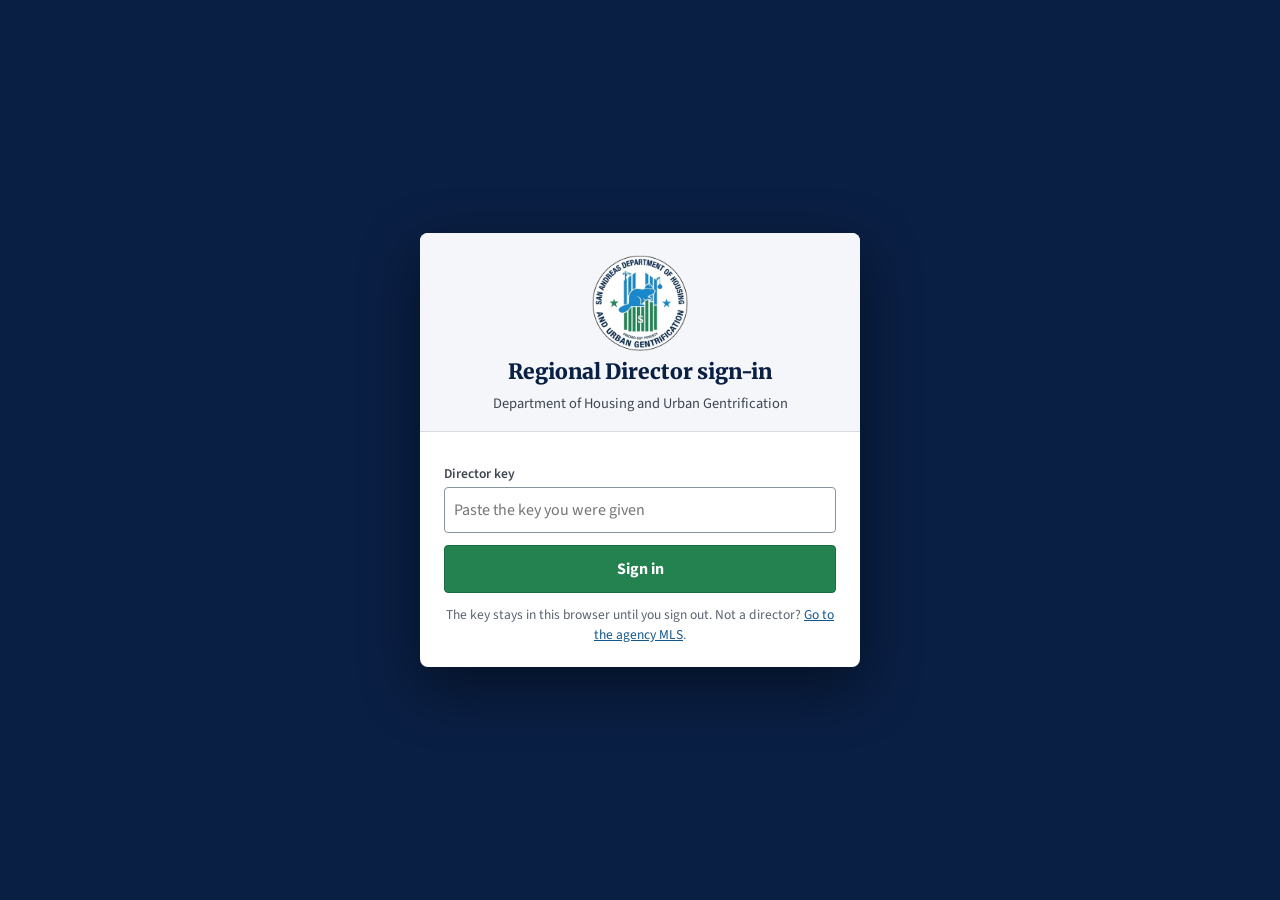
==== admin.html @ d7d9f525 "Realtor IDs from in-character names, and a realtor directory - Each realtor gets an ID from their in" ====
<!DOCTYPE html>
<html lang="en">
<head>
<meta charset="utf-8">
<meta name="viewport" content="width=device-width,initial-scale=1,viewport-fit=cover">
<title>Regional Director Console · HUG</title>
<meta name="description" content="San Andreas Multiple Listing Service, operated by the Department of Housing and Urban Gentrification.">
<meta name="robots" content="noindex,nofollow">
<meta name="theme-color" content="#0a1f44">
<link rel="icon" type="image/png" href="img/favicon.png">
<link rel="apple-touch-icon" href="img/apple-touch-icon.png">
<link rel="preconnect" href="https://fonts.googleapis.com">
<link rel="preconnect" href="https://fonts.gstatic.com" crossorigin>
<link rel="stylesheet" href="https://fonts.googleapis.com/css2?family=Merriweather:wght@700;900&family=Source+Sans+3:ital,wght@0,400;0,500;0,600;0,700;1,400&display=swap">
<link rel="stylesheet" href="css/hug.css?v=202611241240">
</head>
<body data-mode="director">
<div id="gate" hidden>
  <div class="card">
    <div class="top">
      <img src="img/hug-seal.webp" alt="Seal of the San Andreas Department of Housing and Urban Gentrification">
      <h1>Regional Director sign-in</h1>
      <p>Department of Housing and Urban Gentrification</p>
    </div>
    <form id="gateForm" autocomplete="off">
      <div id="gateMsg"></div>
      <div><label class="lab" for="gateKey">Director key</label>
      <input id="gateKey" type="password" autocomplete="off" spellcheck="false" placeholder="Paste the key you were given"></div>
      <button class="btn primary" id="gateGo" type="submit">Sign in</button>
      <p class="small" style="margin:0">The key stays in this browser until you sign out. Not a director? <a href="./">Go to the agency MLS</a>.</p>
    </form>
  </div>
</div>
<div class="shell">
  <div class="restricted"><div class="in">
    <svg width="14" height="14" viewBox="0 0 24 24" fill="none" stroke="#fff" stroke-width="2.4" aria-hidden="true"><rect x="5" y="11" width="14" height="10" rx="1.5"></rect><path d="M8 11V7a4 4 0 0 1 8 0v4"></path></svg>
    <span>RESTRICTED · DEPARTMENT STAFF ONLY</span>
    <span>Published changes reach every licensed agency</span>
  </div></div>
  <header class="bar">
    <div class="masthead">
      <img id="brandLogo" class="seal" src="img/hug-seal.webp" alt="Seal of the San Andreas Department of Housing and Urban Gentrification">
      <div class="titles">
        <span class="kicker">State of San Andreas</span>
        <span class="agency">Department of Housing and Urban Gentrification</span>
        <span id="brandSub">Regional Director Console</span>
      </div>
      <span class="motto">Pricing Out Poverty</span>
    </div>
    <div class="stripe" aria-hidden="true"><i></i><i></i><i></i></div>
    <nav class="tabs" role="tablist" aria-label="Sections">
      <button role="tab" data-view="portfolio" aria-selected="true">Listings</button>
      <button role="tab" data-view="map" aria-selected="false">Map</button>
      <button role="tab" data-view="appraise" aria-selected="false">Appraisal</button>
      <button role="tab" data-view="rules" aria-selected="false" class="director-only">Zones &amp; rules</button>
      <button role="tab" data-view="warehouses" aria-selected="false">Warehouses</button>
      <button role="tab" data-view="loans" aria-selected="false">Financing</button>
      <button role="tab" data-view="clients" aria-selected="false">Clients</button>
      <button role="tab" data-view="data" aria-selected="false" class="director-only">Records</button>
    </nav>
  </header>
  <div id="editorBar">
    <strong>Director console</strong>
    <span id="edState">Signing in…</span>
    <div class="edbtns">
      <button class="btn sm primary" id="edPublish">Publish to all agencies</button>
      <button class="btn sm" id="edPlace" aria-pressed="false">Place new zone</button>
      <button class="btn sm" id="edMove" aria-pressed="false">Move zone pins</button>
      <button class="btn sm" id="edDiscard">Discard draft</button>
      <button class="btn sm" id="edDone">Sign out</button>
    </div>
  </div>
  <main>

    <!-- ============ APPRAISAL ============ -->
    <section class="view" id="view-appraise">
      <div class="pagehead"><div><h1>Property appraisal</h1><p>Value a property and get its asking price.</p></div></div>
      <div class="cols">
        <div class="panel">
          <h2>Property particulars</h2>
          <div class="body" id="appraiseForm"></div>
        </div>
        <div>
          <div class="panel" style="margin-bottom:16px">
            <div class="value-card">
              <div class="cap">Appraised value</div>
              <div class="amt" id="outAppraisal">$0</div>
              <div class="list" id="outList"></div>
            </div>
            <div class="body" style="padding-top:12px">
              <div id="outFlags"></div>
              <h3 class="factors-head">What moved the price</h3>
              <table class="factors" id="outFactors"></table>
              <details class="ledger director-only">
                <summary>Full formula</summary>
                <table class="breakdown" id="outBreak"></table>
              </details>
              <div class="row end" style="margin-top:14px">
                <button class="btn" id="btnCopyAd">Copy listing post</button>
                <button class="btn primary" id="btnSaveProp">Save to listings</button>
              </div>
            </div>
          </div>
          <div class="panel director-only">
            <h2>House rules in force</h2>
            <div class="body note" id="outRules"></div>
          </div>
        </div>
      </div>
    </section>

    <!-- ============ LISTINGS ============ -->
    <section class="view on" id="view-portfolio">
      <div class="pagehead"><div><h1>Listings</h1><p>Properties appraised, listed or sold.</p></div>
        <button class="btn primary" id="btnNewProp">Add property</button></div>
      <div class="cols3" style="margin-bottom:18px" id="pfStats"></div>
      <div class="panel">
        <h2>Listing register</h2>
        <div class="body">
          <div class="row" style="margin-bottom:12px">
            <input id="pfSearch" type="search" placeholder="Search address, zone, client…" aria-label="Search listings" style="max-width:280px">
            <select id="pfStatus" aria-label="Status" style="max-width:150px">
              <option value="">All statuses</option><option>Draft</option><option>Listed</option>
              <option>Auction</option><option>Under offer</option><option>Sold</option><option>Repossessed</option>
            </select>
            <select id="pfZone" aria-label="Zone" style="max-width:180px"></select>
            <select id="pfSort" aria-label="Sort" style="max-width:170px">
              <option value="new">Newest first</option>
              <option value="price">Asking, high to low</option>
              <option value="address">By address</option>
              <option value="zone">By zone</option>
            </select>
          </div>
          <div id="pfStale"></div>
          <div id="pfTable"></div>
        </div>
      </div>
    </section>

    <!-- ============ MAP ============ -->
    <section class="view wide" id="view-map">
      <div class="map-wrap" id="mapWrap">
        <div id="mapCanvas">
          <img id="mapImg" alt="Los Santos and Blaine County">
        </div>
        <div id="mapPins"></div>
        <div class="map-hud tl">
          <h3>Find a zone</h3>
          <input id="mapJump" list="mapZoneList" placeholder="Type a zone name…" aria-label="Find a zone" style="margin-bottom:9px">
          <datalist id="mapZoneList"></datalist>
          <h3>Map</h3>
          <div class="seg" id="mapRegion" style="margin-bottom:9px">
            <button data-region="ls" aria-pressed="true">Los Santos</button>
            <button data-region="cayo" aria-pressed="false">Cayo Perico</button>
          </div>
          <h3>Base map</h3>
          <div class="seg" id="mapLayer" style="margin-bottom:8px">
            <button data-layer="atlas" aria-pressed="true">Atlas</button>
            <button data-layer="satellite" aria-pressed="false">Satellite</button>
            <button data-layer="road" aria-pressed="false">Road</button>
          </div>
          <h3>Show</h3>
          <div class="seg" id="mapMode">
            <button data-mode="zones" aria-pressed="true">Zones</button>
            <button data-mode="listings" aria-pressed="false">Listings</button>
            <button data-mode="value" aria-pressed="false">Price</button>
          </div>
          <div class="legend" id="mapLegend" style="margin-top:8px"></div>
        </div>
        <div class="map-hud tr" id="mapInfo" hidden></div>
        <div class="map-hud bl">
          <div class="zoom">
            <button id="zOut" title="Zoom out" aria-label="Zoom out">−</button>
            <button id="zIn" title="Zoom in" aria-label="Zoom in">+</button>
            <button id="zFit" title="Fit" style="width:auto;padding:0 10px">Fit</button>
          </div>
        </div>
      </div>
    </section>

    <!-- ============ WAREHOUSES ============ -->
    <section class="view" id="view-warehouses">
      <div class="pagehead"><div><h1>Warehouses</h1><p>State-set warehouse prices and what a sale pays.</p></div></div>
      <div class="panel" style="margin-bottom:18px">
        <h2>About warehouses</h2>
        <div class="body" id="whIntro"></div>
      </div>
      <div class="panel" style="margin-bottom:18px">
        <h2>Price list</h2>
        <div class="body"><div id="whTable"></div></div>
      </div>
      <div class="cols">
        <div class="panel">
          <h2>What a sale pays</h2>
          <div class="body">
            <div class="row" style="margin-bottom:10px">
              <select id="whCalc" aria-label="Warehouse" style="flex:1"></select>
            </div>
            <div id="whCommission"></div>
          </div>
        </div>
        <div class="panel">
          <h2>Commission</h2>
          <div class="body" id="whTerms"></div>
        </div>
      </div>
    </section>

    <!-- ============ FINANCING ============ -->
    <section class="view" id="view-loans">
      <div class="pagehead"><div><h1>Financing</h1><p>Work out what a buyer pays and how often.</p></div></div>
      <div class="cols">
        <div class="panel">
          <h2>Payment calculator</h2>
          <div class="body">
            <p class="note" style="margin:0 0 12px">Nothing is saved here. The money moves in game.</p>
            <div class="grid2" style="margin-bottom:12px">
              <div><label class="lab" for="lnProp">Start from a saved appraisal</label><select id="lnProp"></select></div>
              <div><label class="lab" for="lnPrice">Sale price ($)</label><input id="lnPrice" type="number" min="0"></div>
            </div>
            <div class="grid2" style="margin-bottom:12px">
              <div><label class="lab" for="lnDown">Down payment ($)</label><input id="lnDown" type="number" min="0"></div>
              <div><label class="lab" for="lnDownPct">or percent down</label><input id="lnDownPct" type="number" min="0" max="100" step="1"></div>
            </div>
            <div class="grid2" style="margin-bottom:12px">
              <div><label class="lab" for="lnTerm">Number of payments</label><input id="lnTerm" type="number" min="1" value="8"></div>
              <div><label class="lab" for="lnFreq">Paid every</label><select id="lnFreq">
                <option value="7" selected>Week</option>
                <option value="14">Two weeks</option>
                <option value="30">Month</option>
                <option value="1">Day</option>
              </select></div>
            </div>
            <div class="row" style="margin-top:12px">
              <button class="btn sm" data-lnpreset="4">4 payments</button>
              <button class="btn sm" data-lnpreset="8">8</button>
              <button class="btn sm" data-lnpreset="12">12</button>
              <button class="btn sm" data-lnpreset="24">24</button>
            </div>
          </div>
        </div>
        <div class="panel">
          <h2>Terms</h2>
          <div class="body" id="lnCheck"></div>
        </div>
      </div>
    </section>

    <!-- ============ CLIENTS ============ -->
    <section class="view" id="view-clients">
      <div class="pagehead"><div><h1>Clients</h1><p>Buyers and owners your agency works with.</p></div>
        <button class="btn primary" id="btnNewClient">Add client</button></div>
      <div class="cols3" style="margin-bottom:18px" id="clStats"></div>
      <div class="panel">
        <h2>Client register</h2>
        <div class="body">
          <div class="row" style="margin-bottom:12px">
            <input id="clSearch" type="search" placeholder="Search name, contact, phone, address…" aria-label="Search clients" style="max-width:320px">
            <select id="clSort" aria-label="Sort" style="max-width:180px">
              <option value="name">By name</option>
              <option value="value">By property value</option>
              <option value="count">By properties held</option>
            </select>
          </div>
          <div id="clTable"></div>
        </div>
      </div>
    </section>

    <!-- ============ ZONES & RULES ============ -->
    <section class="view director-only" id="view-rules">
      <div class="pagehead"><div><h1>Zones &amp; rules</h1><p>The pricing rules every licensed agency appraises by.</p></div></div>
      <div class="notice director-only"><strong>You are editing the Department's rules.</strong> Changes stay a draft in this browser until you choose Publish to all agencies.</div>
      <div class="panel" style="margin-bottom:18px">
        <h2>How pricing works</h2>
        <div class="body" id="rulesSummary"></div>
      </div>

      <div class="panel" style="margin-bottom:18px">
        <h2>Zones and price bands</h2>
        <div class="body">
          <div class="row" style="margin-bottom:12px">
            <input id="zoneSearch" type="search" placeholder="Search a zone…" aria-label="Search zones" style="max-width:300px">
            <div class="spacer"></div>
            <span class="note" id="zoneCount"></span>
          </div>
          <div id="zoneTable"></div>
        </div>
      </div>

      <div class="panel" style="margin-bottom:18px">
        <h2>Multipliers</h2>
        <div class="body">
          <div class="row" style="margin-bottom:12px">
            <input id="modSearch" type="search" placeholder="Search a multiplier…" aria-label="Search multipliers" style="max-width:280px">
            <select id="modGroupFilter" aria-label="Group" style="max-width:200px"></select>
            <div class="spacer"></div>
            <button class="btn sm" id="btnAddMod">Add multiplier</button>
          </div>
          <div id="rulesMult"></div>
        </div>
      </div>

      <div class="cols">
        <div class="panel"><h2>House rules</h2><div class="body" id="rulesPolicy"></div></div>
        <div>
          <div class="panel" id="resetPanel">
            <h2>Reset multipliers</h2>
            <div class="body">
              <p class="note" style="margin:0">Puts every multiplier back to the values this tool ships with.
              Anything added by hand is removed. Zones, prices and saved work are untouched.</p>
              <div class="row" style="margin-top:10px">
                <button class="btn sm danger" id="btnResetMods">Reset to defaults</button>
              </div>
            </div>
          </div>
        </div>
      </div>
    </section>

    <!-- ============ RECORDS ============ -->
    <section class="view director-only" id="view-data">
      <div class="pagehead"><div><h1>Records</h1><p>Backups and spreadsheets.</p></div></div>
      <div class="cols">
        <div class="panel">
          <h2>Your agency's records</h2>
          <div class="body">
            <p class="note" style="margin:0">Your properties, clients and photos are kept in this browser on this device. When shared listings are on, saved properties also show for every agency; clients, loans and photo files stay here. Export a backup regularly, and use it to move to another device or browser.</p>
            <div class="row" style="margin:12px 0">
              <button class="btn primary" id="btnExport">Export backup</button>
              <button class="btn icon-btn" id="btnLoad">Load file</button>
              <button class="btn" id="btnCsv">Spreadsheet</button>
              <input type="file" id="loadFile" accept=".json" hidden>
            </div>
            <p class="note">Load file takes a backup, or you can drop the file
            anywhere on the page. Spreadsheet writes your listings out as a CSV for Excel or Google Sheets.</p>
            <div id="storageInfo"></div>
            <div class="director-only">
            <hr style="border:0;border-top:1px solid var(--rule);margin:16px 0">
            <h3 style="font:700 15px/1.3 var(--serif);color:var(--navy);margin-bottom:6px">Rules pack</h3>
            <p class="note" style="margin:0">Zones, price bands and multipliers only. No properties, clients or photos.</p>
            <div id="packInfo" style="margin:10px 0"></div>
            <div class="row">
              <button class="btn" id="btnPackExport">Export rules pack</button>
            </div>
            </div>
            <hr style="border:0;border-top:1px solid var(--rule);margin:16px 0">
            <h3 style="font:700 15px/1.3 var(--serif);color:var(--navy);margin-bottom:6px">Start over</h3>
            <p class="note" style="margin:0">Wipes every property, client and photo in this browser.</p>
            <div class="row" style="margin-top:10px"><button class="btn danger" id="btnWipe">Erase all data</button></div>
          </div>
        </div>
        <div>
          <div class="panel director-only" style="margin-bottom:16px">
            <h2>Publish history</h2>
            <div class="body" id="pubHistory"></div>
          </div>
          <div class="panel director-only" style="margin-bottom:16px">
            <h2>How agencies get the rules</h2>
            <div class="body note">
              <p style="margin-top:0">Agencies load the published zones, multipliers, house rules and warehouse prices every time they open the MLS. They never see the rules themselves, only the values they produce. Their properties, clients and loans are never touched.</p>
              <p style="margin-top:9px"><span id="buildStamp"></span>. Save format <span id="schemaVer"></span>. Older backups are converted on import.</p>
            </div>
          </div>
        </div>
      </div>
    </section>

    <footer class="sitefoot">
      <div class="stripe" aria-hidden="true"><i></i><i></i><i></i></div>
      <div class="in">
        <strong>Pricing Out Poverty</strong>
        <span>San Andreas Department of Housing and Urban Gentrification</span>
        <div class="links"><a href="./">Agency MLS</a></div>
      </div>
    </footer>
  </main>
</div>

<div class="scrim" id="scrim"><div class="modal" id="modal" role="dialog" aria-modal="true"></div></div>
<div id="toast" role="status" aria-live="polite"></div>
<script src="js/assets.js?v=202611241240"></script>
<script src="js/shared-config.js?v=202611241240"></script>
<script src="js/app.js?v=202611241240"></script>
<script src="js/shared.js?v=202611241240"></script>
<script src="js/director.js?v=202611241240"></script>
</body>
</html>
---- css/hug.css ----
/* San Andreas MLS — Department of Housing and Urban Gentrification
   Capitol Navy theme. Author: N92 Development Works */
:root{
  --navy:#0a1f44; --navy-2:#102b5a; --navy-3:#1b3b72;
  --blue:#1c86cc; --blue-ink:#13568c; --blue-soft:#e8f1fa; --blue-line:#b9d3ea;
  --green:#23824f; --green-2:#1b6b40; --green-ink:#17633b; --green-soft:#dcefe3;
  --amber:#c79a12; --amber-soft:#fff6dc; --amber-line:#e8cf86; --amber-ink:#5c4400;
  --flag:#a12a1e; --flag-soft:#fbe6e3; --flag-line:#e7b4ad;
  --held:#4a3f8f; --held-soft:#ece9f5;
  --paper:#f4f5f7; --panel:#ffffff; --tint:#f4f6f9;
  --ink:#1a1d23; --ink-2:#3e4652; --ink-3:#5a6370;
  --rule:#d8dde4; --rule-2:#e9edf2; --field:#8a929e;
  --shadow:0 1px 2px rgba(10,31,68,.08);
  --serif:Merriweather,Georgia,"Times New Roman",serif;
  --sans:"Source Sans 3","Source Sans Pro","Segoe UI",Roboto,Helvetica,Arial,sans-serif;
  --mono:ui-monospace,"SFMono-Regular",Consolas,"Liberation Mono",monospace;
}
*{box-sizing:border-box}
html,body{height:100%}
body{margin:0;background:var(--paper);color:var(--ink);font:16px/1.5 var(--sans);
  -webkit-font-smoothing:antialiased}
button,input,select,textarea{font:inherit;color:inherit}
h1,h2,h3{margin:0;font-weight:700;letter-spacing:-.005em}
a{color:var(--blue-ink)} a:hover{color:var(--navy)}
[hidden]{display:none!important}

/* ---------- shell ---------- */
.shell{display:flex;flex-direction:column;height:100vh;height:100dvh}
.restricted{flex:0 0 auto;background:#7a1f17;color:#fff;font-size:12.5px;font-weight:600;letter-spacing:.06em}
.restricted .in{max-width:1240px;margin:0 auto;padding:5px 24px;display:flex;gap:10px;align-items:center;flex-wrap:wrap}
.restricted .in span:last-child{margin-left:auto;font-weight:500;letter-spacing:0}
header.bar{flex:0 0 auto;background:var(--navy);color:#fff}
.bar .masthead{max-width:1240px;margin:0 auto;padding:16px 24px 14px;display:flex;align-items:center;gap:18px}
.bar .seal{width:72px;height:72px;border-radius:50%;flex:0 0 auto;display:block;
  box-shadow:0 0 0 3px #fff,0 0 0 5px var(--blue)}
.bar .titles{display:flex;flex-direction:column;gap:2px;min-width:0}
.bar .kicker{font-size:12px;letter-spacing:.16em;text-transform:uppercase;color:#9fc4e6;font-weight:600}
.bar .agency{font-family:var(--serif);font-size:23px;font-weight:900;line-height:1.18}
#brandSub{font-size:14.5px;color:#cfdbea}
.bar .motto{margin-left:auto;font-family:var(--serif);font-style:italic;font-size:14px;color:#cfdbea;white-space:nowrap}
.stripe{display:flex;height:6px}
.stripe i{flex:3 1 0;background:var(--blue)} .stripe i:nth-child(2){flex:1 1 0;background:#fff} .stripe i:nth-child(3){background:var(--green)}
nav.tabs{background:var(--navy-2);display:flex;flex-wrap:wrap;gap:4px;padding:6px max(24px,calc((100% - 1240px)/2 + 24px)) 0}
nav.tabs button{background:transparent;border:0;color:#e4ecf6;padding:11px 16px 12px;cursor:pointer;
  font:600 15px/1 var(--sans);border-radius:6px 6px 0 0;min-height:44px}
nav.tabs button:hover{background:var(--navy-3);color:#fff}
nav.tabs button[aria-selected="true"]{background:var(--paper);color:var(--navy);font-weight:700}
nav.tabs button:focus-visible{outline:2px solid #fff;outline-offset:-4px}
main{flex:1 1 auto;overflow:auto;display:flex;flex-direction:column}
.view{display:none;width:100%;max-width:1240px;margin:0 auto;padding:24px 24px 30px}
.view.on{display:block}
.view.wide{max-width:none;padding:14px}
.pagehead{display:flex;align-items:flex-end;justify-content:space-between;flex-wrap:wrap;gap:10px;
  border-bottom:2px solid var(--navy);padding-bottom:10px;margin-bottom:18px}
.pagehead h1{font-family:var(--serif);font-size:28px;font-weight:900;color:var(--navy);line-height:1.2}
.pagehead p{margin:2px 0 0;color:var(--ink-2);font-size:15px}

/* ---------- footer ---------- */
.sitefoot{margin-top:auto;background:var(--navy);color:#cfdbea;font-size:14px}
.sitefoot .in{max-width:1240px;margin:0 auto;padding:18px 24px;display:flex;flex-wrap:wrap;gap:6px 18px;align-items:center}
.sitefoot strong{font-family:var(--serif);color:#fff}
.sitefoot a{color:#fff}
.sitefoot .links{margin-left:auto;display:flex;gap:18px;flex-wrap:wrap}
#view-map.on ~ .sitefoot{display:none}

/* ---------- panels ---------- */
.panel{background:var(--panel);border:1px solid var(--rule);border-radius:6px;overflow:hidden;box-shadow:var(--shadow)}
.panel>h2{font:700 15px/1.3 var(--serif);color:var(--navy);padding:11px 16px;
  background:var(--tint);border-bottom:2px solid var(--navy)}
.panel .body{padding:16px}
.cols{display:grid;grid-template-columns:1.15fr .85fr;gap:18px;align-items:start}
.cols3{display:grid;grid-template-columns:repeat(3,1fr);gap:16px}
@media(max-width:900px){.cols,.cols3{grid-template-columns:1fr}}

/* ---------- forms ---------- */
.field{display:grid;grid-template-columns:1fr 112px;gap:8px;align-items:center;
  padding:5px 0;border-bottom:1px solid var(--rule-2)}
.field:last-child{border-bottom:0}
.field label{font-size:14.5px;color:var(--ink-2)}
.field .hint{display:block;font-size:12.5px;color:var(--ink-3)}
input,select,textarea{width:100%;padding:7px 9px;border:1px solid var(--field);background:#fff;border-radius:4px;min-height:38px}
textarea{min-height:0}
input:focus,select:focus,textarea:focus{outline:3px solid #8fc0ea;outline-offset:0;border-color:var(--blue-ink)}
input:disabled,select:disabled,textarea:disabled{background:var(--tint);color:var(--ink-2);border-color:var(--rule)}
input[type=checkbox]{width:18px;height:18px;min-height:0;justify-self:start;accent-color:var(--blue-ink)}
.grid2{display:grid;grid-template-columns:1fr 1fr;gap:12px}
.grid3{display:grid;grid-template-columns:repeat(3,1fr);gap:12px}
.lab{display:block;font-size:13.5px;font-weight:600;color:var(--ink-2);margin-bottom:3px}
fieldset{border:0;padding:0;margin:0 0 16px}
fieldset>legend{font:700 12px/1 var(--sans);letter-spacing:.1em;text-transform:uppercase;color:var(--blue-ink);padding-bottom:7px;
  border-bottom:2px solid var(--blue);width:100%;margin-bottom:9px}

/* ---------- buttons ---------- */
.btn{border:1px solid var(--field);background:#fff;padding:8px 15px;border-radius:4px;min-height:40px;
  cursor:pointer;font-size:14.5px;font-weight:600;color:var(--ink)}
.btn:hover{background:var(--tint);border-color:var(--navy)}
.btn:active{transform:translateY(1px)}
.btn:disabled{opacity:.55;cursor:not-allowed}
.btn.primary{background:var(--green);border-color:var(--green-2);color:#fff;font-weight:700}
.btn.primary:hover{background:var(--green-2)}
.btn.blue{background:var(--blue-ink);border-color:var(--navy);color:#fff}
.btn.danger{color:var(--flag);border-color:var(--flag-line)}
.btn.danger:hover{background:var(--flag-soft);border-color:var(--flag)}
.btn.sm{padding:4px 11px;font-size:13.5px;min-height:32px}
.btn.icon-btn{display:inline-flex;align-items:center;gap:7px}
.btn.icon-btn svg{flex:0 0 auto}
.btn.icon{display:inline-flex;align-items:center;justify-content:center;padding:4px 8px}
.btn:focus-visible{outline:3px solid #8fc0ea;outline-offset:1px}
.row{display:flex;gap:8px;flex-wrap:wrap;align-items:center}
.row.end{justify-content:flex-end}
.spacer{flex:1}

/* ---------- valuation readout ---------- */
.value-card{background:var(--navy);color:#cfdbea;padding:18px 18px 16px;border-bottom:5px solid var(--green);position:relative}
.value-card .amt{font:900 40px/1.05 var(--serif);color:#fff;letter-spacing:-.02em;font-variant-numeric:tabular-nums}
.value-card .amt::first-letter{color:#8fc8f0;font-weight:700}
.value-card .cap{font:600 11.5px/1 var(--sans);letter-spacing:.14em;text-transform:uppercase;color:#9fc4e6;margin-bottom:8px}
.value-card .list{font-size:14px;color:#cfdbea;margin-top:8px}
.breakdown{width:100%;border-collapse:collapse;font-size:14px;margin-top:10px}
.breakdown td{padding:4px 0;border-bottom:1px solid var(--rule-2)}
.breakdown td:last-child{text-align:right;font-variant-numeric:tabular-nums;font-family:var(--mono);font-size:13px}
.breakdown tr.sum td{border-top:2px solid var(--navy);border-bottom:0;padding-top:6px;font-weight:700}
.breakdown .dim td{color:var(--ink-3)}
/* What moved the price: every line is a real dollar effect, and they add up */
.factors-head{font:700 12px/1 var(--sans);letter-spacing:.1em;text-transform:uppercase;color:var(--navy);margin:4px 0 6px}
.factors{width:100%;border-collapse:collapse;font-size:14px}
.factors td{padding:6px 0;border-bottom:1px solid var(--rule-2);vertical-align:top}
.factors td.amt{text-align:right;white-space:nowrap;padding-left:12px;font-variant-numeric:tabular-nums;font-family:var(--mono);font-size:13px}
.factors .why{display:block;font-size:12.5px;color:var(--ink-3);margin-top:1px}
.factors .bar{display:block;height:4px;border-radius:2px;margin-top:5px;min-width:3px}
.factors tr.up .bar{background:var(--green)} .factors tr.up td.amt{color:var(--green-ink)}
.factors tr.down .bar{background:#c0392b} .factors tr.down td.amt{color:#a12a1e}
.factors tr.start td{font-weight:600}
.factors tr.sum td{border-top:2px solid var(--navy);border-bottom:0;padding-top:7px;font-weight:700}
.factors tr.sum td.amt{color:var(--navy);font-size:13.5px}
.factors tr.after td{color:var(--ink-2)}
.ledger{margin-top:12px;border:1px solid var(--rule);border-radius:4px;padding:6px 10px}
.ledger summary{cursor:pointer;font-weight:600;font-size:13.5px;color:var(--navy)}

/* ---------- tables ---------- */
table.data{width:100%;border-collapse:collapse;font-size:14.5px}
table.data th{text-align:left;font:700 13px/1.5 var(--sans);color:var(--navy);padding:9px 10px;
  background:var(--tint);border-bottom:2px solid var(--navy);white-space:nowrap}
table.data td{padding:8px 10px;border-bottom:1px solid var(--rule-2);vertical-align:top}
table.data tr:hover td{background:#f8fafc}
table.data .num{text-align:right;font-variant-numeric:tabular-nums;font-family:var(--mono);font-size:13.5px}
table.data th.num{font:700 13px/1.5 var(--sans)}
.empty{padding:28px 14px;text-align:center;color:var(--ink-3);font-size:15px}
.empty strong{display:block;color:var(--navy);font:700 16px/1.4 var(--serif);margin-bottom:4px}

/* ---------- chips ---------- */
.chip{display:inline-block;padding:1px 9px;border-radius:3px;font:700 12.5px/1.6 var(--sans);border:1px solid transparent}
.chip.draft{background:#eceef1;border-color:#d3d7dd;color:#454c57}
.chip.listed{background:var(--green-soft);border-color:#a9d2b8;color:var(--green-ink)}
.chip.auction{background:#fbe7a8;border-color:var(--amber);color:var(--amber-ink)}
.chip.sold{background:var(--navy);border-color:var(--navy);color:#fff}
.chip.flag{background:var(--flag-soft);border-color:var(--flag-line);color:var(--flag)}
.chip.held{background:var(--held-soft);border-color:#c9c2e4;color:var(--held)}

/* ---------- map ---------- */
.map-wrap{position:relative;background:#9fd0e4;border:2px solid var(--navy);border-radius:6px;
  overflow:hidden;height:calc(100vh - 222px);height:calc(100dvh - 222px);min-height:420px;cursor:grab}
body[data-mode="director"] .map-wrap{height:calc(100vh - 300px);height:calc(100dvh - 300px)}
.map-wrap.panning{cursor:grabbing}
.map-wrap.placing{cursor:crosshair}
#mapCanvas{position:absolute;top:0;left:0;transform-origin:0 0;will-change:transform}
#mapImg{display:block;width:2048px;height:2048px;user-select:none;-webkit-user-drag:none}
#mapPins{position:absolute;inset:0;pointer-events:none;overflow:hidden;contain:strict}
#mapPins .pin{position:absolute;pointer-events:auto;cursor:pointer;transform:translate(-50%,-50%);will-change:left,top}
/* a pin you can move gets a bigger grab area and a ring */
#mapPins .pin.movable{cursor:grab;padding:12px;touch-action:none}
#mapPins .pin.movable .tag{pointer-events:auto}
#mapPins .pin.movable .dot{box-shadow:0 0 0 3px #fff,0 0 0 6px var(--green)}
.pin .dot{width:19px;height:19px;border-radius:50% 50% 50% 0;transform:rotate(-45deg);
  border:2.5px solid #fff;box-shadow:0 0 0 1px rgba(10,31,68,.55),1px 2px 3px rgba(0,0,0,.4)}
.pin .tag{position:absolute;left:50%;top:15px;transform:translateX(-50%);
  background:rgba(10,31,68,.94);color:#fff;font:600 12px/1.45 var(--sans);
  padding:2px 7px;border-radius:3px;white-space:nowrap;pointer-events:none;box-shadow:0 1px 3px rgba(0,0,0,.35)}
.pin.notag .tag{display:none}
.pin.prop .tag{background:rgba(20,33,43,.92);font-weight:500}
.pin.prop .dot{width:13px;height:13px;border-radius:3px;transform:rotate(45deg)}
.pin.sel .dot{box-shadow:0 0 0 3px #fff,0 0 0 6px var(--blue)}
.map-hud{position:absolute;z-index:5;background:rgba(255,255,255,.97);border-radius:6px;
  border:1px solid var(--rule);box-shadow:0 3px 12px rgba(10,31,68,.25)}
.map-hud.tl{top:10px;left:10px;padding:10px 12px;max-width:260px}
.map-hud.tr{top:10px;right:10px;padding:10px 12px;width:260px;max-height:calc(100% - 20px);overflow:auto}
.map-hud.bl{bottom:10px;left:10px;padding:6px 8px}
.map-hud h3{font:700 11px/1 var(--sans);letter-spacing:.12em;text-transform:uppercase;color:var(--navy);margin-bottom:6px}
.seg{display:flex;border:1px solid var(--field);border-radius:4px;overflow:hidden}
.seg button{flex:1;border:0;background:#fff;padding:6px 9px;cursor:pointer;font-size:13px;color:var(--ink-2);min-height:34px}
.seg button+button{border-left:1px solid var(--rule)}
.seg button[aria-pressed="true"]{background:var(--navy);color:#fff;font-weight:700}
.legend{font-size:13px;color:var(--ink-2)}
.legend i{display:inline-block;width:10px;height:10px;border-radius:50%;margin-right:5px;vertical-align:-1px}
.pricescale{height:8px;border-radius:4px}
.pricescale-ends{display:flex;justify-content:space-between;gap:6px;font-size:11.5px;margin-top:3px;color:var(--ink-3)}
.legend i.estate-key{background:#fff;box-shadow:inset 0 0 0 2.5px #c79a12}
#mapPins .pin.estate .dot{box-shadow:0 0 0 2px #fff,0 0 0 4px #c79a12}
.zoom{display:flex;gap:4px}
.zoom button{width:34px;height:34px;border:1px solid var(--field);background:#fff;cursor:pointer;border-radius:4px;font-size:16px}

/* ---------- director bar ---------- */
#editorBar{display:none;flex:0 0 auto;align-items:center;gap:10px;flex-wrap:wrap;
  padding:9px max(24px,calc((100% - 1240px)/2 + 24px));background:var(--amber-soft);
  color:var(--amber-ink);font-size:14.5px;border-bottom:1px solid var(--amber-line)}
#editorBar.on{display:flex}
#editorBar strong{color:var(--amber-ink)}
#edState{flex:1 1 260px}
.edbtns{display:flex;gap:8px;flex-wrap:wrap;align-items:center}
#editorBar .btn[aria-pressed="true"]{background:var(--navy);border-color:var(--navy);color:#fff}

/* ---------- modal ---------- */
.scrim{position:fixed;inset:0;background:rgba(10,31,68,.55);display:none;z-index:50;
  align-items:center;justify-content:center;padding:20px}
.scrim.on{display:flex}
.modal{background:var(--panel);border-radius:6px;width:min(620px,100%);
  max-height:88vh;overflow:auto;box-shadow:0 14px 44px rgba(0,0,0,.35)}
.modal h2{font:700 17px/1.3 var(--serif);padding:14px 18px;background:var(--navy);color:#fff;
  border-bottom:4px solid var(--blue)}
.modal .body{padding:16px 18px}
.modal .foot{padding:12px 18px;border-top:1px solid var(--rule);background:var(--tint);
  display:flex;gap:8px;justify-content:flex-end}

/* ---------- notices ---------- */
.note{font-size:14px;color:var(--ink-3);line-height:1.5}
.warn{background:var(--flag-soft);border:1px solid var(--flag-line);color:#5e1810;padding:10px 13px;font-size:14.5px;border-radius:4px}
.ok{background:var(--green-soft);border:1px solid #a9d2b8;color:#123f27;padding:10px 13px;font-size:14.5px;border-radius:4px}
.tip{background:var(--amber-soft);border:1px solid var(--amber-line);color:#3d2e00;padding:10px 13px;font-size:14.5px;border-radius:4px}
.notice{background:#fff;border:1px solid var(--rule);border-top:4px solid var(--blue);border-radius:6px;
  padding:12px 16px;margin-bottom:16px;font-size:15px}
.notice strong{font-family:var(--serif);color:var(--navy)}
#toast{position:fixed;bottom:18px;left:50%;transform:translateX(-50%) translateY(80px);
  background:var(--navy);color:#fff;border-bottom:4px solid var(--green);padding:10px 18px;border-radius:4px;font-size:15px;
  z-index:99;opacity:0;transition:transform .22s,opacity .22s;pointer-events:none;max-width:min(640px,calc(100% - 20px))}
#toast.on{transform:translateX(-50%) translateY(0);opacity:1}
.stat{padding:14px 16px;border:1px solid var(--rule);border-top:4px solid var(--blue);background:#fff;border-radius:6px;box-shadow:var(--shadow)}
.stat .n{font:900 26px/1.15 var(--serif);color:var(--navy);font-variant-numeric:tabular-nums}
.stat .l{font:600 13px/1.5 var(--sans);color:var(--ink-3);margin-top:3px}

/* ---------- warehouse cards ---------- */
.whgrid{display:grid;grid-template-columns:repeat(auto-fill,minmax(260px,1fr));gap:16px}
.whcard{border:1px solid var(--rule);border-radius:6px;overflow:hidden;background:#fff;display:flex;flex-direction:column;box-shadow:var(--shadow)}
.whcard:hover{border-color:var(--blue-line)}
.whshot{display:block;width:100%;aspect-ratio:16/9;object-fit:cover;background:var(--navy)}
.whshot.noshot{background:linear-gradient(135deg,#1b3b72,#0a1f44)}
.whbody{padding:12px 14px 14px}
.whprice{display:flex;align-items:center;gap:9px}
.whprice input{max-width:130px;text-align:right;font:700 16px/1 var(--sans);font-variant-numeric:tabular-nums;color:var(--navy)}
.whprice input:disabled{background:transparent;border-color:transparent;padding-left:0;color:var(--navy)}
@media(max-width:560px){.whgrid{grid-template-columns:1fr}}

/* ---------- collapsible form sections ---------- */
fieldset.fold{margin-bottom:12px}
.foldbtn{display:flex;align-items:center;gap:8px;width:100%;background:none;border:0;
  padding:0 0 7px;cursor:pointer;font:700 12px/1 var(--sans);letter-spacing:.1em;
  text-transform:uppercase;color:var(--blue-ink);text-align:left;min-height:28px}
.foldbtn:hover{color:var(--navy)}
.foldbtn:focus-visible{outline:3px solid #8fc0ea;outline-offset:2px}
.caret{display:inline-block;font-size:16px;line-height:1;transition:transform .12s;color:var(--ink-3)}
fieldset.fold.open .caret{transform:rotate(90deg)}
.foldcount{margin-left:auto;background:var(--navy);color:#fff;border-radius:9px;padding:1px 8px;font-size:11px;letter-spacing:0}
.foldsum{padding:2px 0 4px 22px;color:var(--ink-3)}
.foldbody{padding-top:2px}

/* ---------- map info panel ---------- */
.zoneprice{font:900 23px/1.15 var(--serif);color:var(--navy);font-variant-numeric:tabular-nums;margin-bottom:4px}
.band{display:flex;align-items:center;gap:7px;font-size:12px;color:var(--ink-3);font-variant-numeric:tabular-nums;margin-bottom:5px}
.bandbar{flex:1;height:5px;background:var(--rule-2);border-radius:3px;overflow:hidden}
.bandbar i{display:block;height:100%;width:100%;background:linear-gradient(90deg,var(--blue),var(--green))}
#mapInfo h3{font:700 14px/1.3 var(--serif);letter-spacing:0;text-transform:none;color:var(--navy)}
#mapClose{padding:0 8px;line-height:1.5;font-size:16px}
.pin.muted .dot{opacity:.45}
.pin.muted .tag{opacity:.6}
.pin.zone .dot{transition:none}
#mapJump{font-size:14px;padding:6px 8px}

/* ---------- property photos ---------- */
.photos{display:grid;grid-template-columns:repeat(auto-fill,minmax(120px,1fr));gap:8px}
.shot{position:relative;margin:0;border:1px solid var(--rule);border-radius:4px;overflow:hidden;background:var(--tint)}
.shot img{display:block;width:100%;height:88px;object-fit:cover;cursor:zoom-in}
.shot.broken img{display:none}
.shot.broken .brokenmsg{display:block;padding:20px 8px 14px;text-align:center;font-size:12px;line-height:1.4;color:var(--flag);background:var(--flag-soft)}
.brokenmsg{display:none}
.shotopen{display:block;margin-top:5px;color:#9fd6b0;font-size:11.5px}
.shoturl{display:none;padding:6px 7px;font-size:11.5px;line-height:1.35;word-break:break-all;background:var(--navy);color:#e4ecf6;cursor:copy}
.shot.showurl .shoturl{display:block}
.shotdel{position:absolute;top:5px;right:5px;background:rgba(255,255,255,.95)}
#photoDrop{border:2px dashed var(--rule);border-radius:6px;padding:10px;transition:none}
#photoDrop.over{border-color:var(--blue);background:var(--blue-soft)}
#photoDrop .dropnote{margin:7px 0 0;text-align:center;font-size:13px}
#photoDrop.over .dropnote{color:var(--blue-ink)}
.drift{color:var(--amber-ink);font-weight:700}
.meter{height:7px;background:var(--rule-2);border-radius:4px;overflow:hidden;margin:10px 0 6px}
.meter i{display:block;height:100%;background:var(--blue-ink)}
.btn.linkish{border-color:transparent;background:none;padding:2px 5px;color:var(--blue-ink);min-height:0;
  text-decoration:underline;text-underline-offset:2px}
.btn.linkish:hover{background:var(--blue-soft);border-color:transparent}
.thumb{float:left;width:46px;height:36px;object-fit:cover;border:1px solid var(--rule);border-radius:3px;margin:1px 10px 3px 0}

/* ---------- zone band table ---------- */
.zonetable input[type=number]{max-width:104px;text-align:right;font-variant-numeric:tabular-nums}
.zonetable input[type=text],.zonetable td input:not([type]){min-width:120px}
.zonetable td{vertical-align:middle}
.rowbad td{background:var(--flag-soft)}
.rowbadnote td{background:var(--flag-soft);border-top:0;padding-top:0}
.minipair{display:flex;gap:4px}
.minipair.flatpair input{max-width:88px}
.minipair input{max-width:72px;padding:4px 6px;font-size:13.5px;min-height:32px;font-variant-numeric:tabular-nums;text-align:right}
.modtable td{vertical-align:middle}
.modtable th:nth-child(4),.modtable th:nth-child(5){color:var(--blue-ink)}

/* agencies read the Department's rules but don't edit them */
body[data-mode="agency"] #view-rules .btn.danger,
body[data-mode="agency"] #btnAddMod,
body[data-mode="agency"] #resetPanel{display:none}
body[data-mode="agency"] #view-rules input:disabled,
body[data-mode="agency"] #view-rules select:disabled{background:transparent;border-color:transparent;color:var(--ink);opacity:1;-webkit-text-fill-color:var(--ink)}
body[data-mode="director"] .agency-only{display:none}
body[data-mode="agency"] .director-only{display:none}

/* ---------- drop target ---------- */
body.dropping::after{content:"Drop to load";position:fixed;inset:12px;z-index:200;
  border:3px dashed var(--blue);border-radius:8px;background:rgba(28,134,204,.12);
  display:flex;align-items:center;justify-content:center;pointer-events:none;
  font:700 18px/1 var(--sans);letter-spacing:.06em;text-transform:uppercase;color:var(--navy)}

/* ---------- director sign-in ---------- */
#gate{position:fixed;inset:0;z-index:120;background:var(--navy);display:flex;align-items:center;justify-content:center;padding:20px;overflow:auto}
#gate .card{background:#fff;border-radius:8px;width:min(440px,100%);overflow:hidden;box-shadow:0 20px 60px rgba(0,0,0,.45)}
#gate .top{background:var(--tint);padding:22px 24px 16px;display:flex;flex-direction:column;align-items:center;text-align:center;gap:8px;border-bottom:1px solid var(--rule)}
#gate .top img{width:96px;height:96px}
#gate .top h1{font:900 21px/1.25 var(--serif);color:var(--navy)}
#gate .top p{margin:0;font-size:14.5px;color:var(--ink-2)}
#gate form{padding:20px 24px 22px;display:flex;flex-direction:column;gap:12px}
#gate input{min-height:46px;font-size:16px}
#gate .btn{min-height:48px;font-size:16px}
#gate .small{font-size:13.5px;color:var(--ink-3);text-align:center}
body.gated .shell{visibility:hidden}

/* ---------- desktop ---------- */
@media (min-width:1100px){
  .cols{grid-template-columns:1.2fr .8fr;gap:22px}
  .cols>div:last-child{position:sticky;top:0}
  .field{grid-template-columns:1fr 124px}
}

/* ---------- tablets and phones ---------- */
@media (max-width:860px){
  .bar .masthead{padding:12px 16px 11px;gap:13px}
  .bar .seal{width:54px;height:54px;box-shadow:0 0 0 2px #fff,0 0 0 4px var(--blue)}
  .bar .agency{font-size:17px}
  .bar .kicker{font-size:11px}
  #brandSub{font-size:13.5px}
  .bar .motto{display:none}
  nav.tabs{flex-wrap:nowrap;overflow-x:auto;-webkit-overflow-scrolling:touch;scrollbar-width:none;
    gap:6px;padding:8px 12px}
  nav.tabs::-webkit-scrollbar{display:none}
  nav.tabs button{flex:0 0 auto;border-radius:20px;border:1px solid #3b5a8c;padding:9px 15px;min-height:40px;font-size:14.5px}
  nav.tabs button[aria-selected="true"]{background:#fff;border-color:#fff}
  .restricted .in{padding:4px 14px}
  .restricted .in span:last-child{display:none}
  #editorBar{padding:8px 12px;gap:6px}
  #editorBar>strong{display:none}
  #edState{flex:1 1 100%;font-size:14px}
  .edbtns{flex-wrap:nowrap;overflow-x:auto;width:100%;scrollbar-width:none;-webkit-overflow-scrolling:touch}
  .edbtns::-webkit-scrollbar{display:none}
  .edbtns .btn{flex:0 0 auto;min-height:40px}
}
@media (max-width:760px){
  .view{padding:16px 12px 22px}
  .view.wide{padding:8px}
  .pagehead h1{font-size:23px}
  .cols,.cols3,.grid2,.grid3{grid-template-columns:1fr;gap:12px}
  .cols>div:last-child{position:static}
  .panel>h2{padding:10px 13px}
  .panel .body{padding:13px}
  .field{grid-template-columns:1fr 100px;gap:10px;padding:8px 0}
  .field label{font-size:15px}
  input,select,textarea{padding:9px 10px;font-size:16px;min-height:44px}
  input[type=checkbox]{width:24px;height:24px}
  .minipair input{max-width:none;flex:1;font-size:16px;padding:8px;min-height:40px}
  .photos{grid-template-columns:repeat(auto-fill,minmax(100px,1fr))}
  .shot img{height:76px}
  .btn{padding:9px 14px;min-height:44px}
  .btn.sm{padding:6px 11px;min-height:38px}
  .btn.icon{min-width:40px;min-height:40px}
  .value-card{padding:15px}
  .value-card .amt{font-size:33px}
  .row{gap:8px}
  .row>input,.row>select{max-width:none!important;flex:1 1 100%}
  .row>input[type=checkbox],.row>input[type=radio]{flex:0 0 auto;width:24px}
  label.row{flex-wrap:nowrap;align-items:flex-start}
  label.row>input[type=checkbox]{margin-top:1px}

  /* tables reflow into cards */
  table.data thead{display:none}
  table.data,table.data tbody,table.data tr,table.data td{display:block;width:100%}
  table.data tr{border:1px solid var(--rule);border-radius:6px;margin-bottom:10px;padding:4px 2px;background:#fff}
  table.data tr:hover td{background:none}
  table.data td{border-bottom:1px solid var(--rule-2);padding:8px 11px;text-align:left!important}
  table.data td:last-child{border-bottom:0}
  table.data td[data-l]::before{content:attr(data-l);display:block;font:700 11.5px/1.5 var(--sans);
    letter-spacing:.06em;text-transform:uppercase;color:var(--ink-3)}
  table.data td input{max-width:none!important}
  .breakdown td{font-size:13.5px}

  /* map fills the screen, controls become a bottom sheet */
  .map-wrap{height:calc(100vh - 196px);height:calc(100dvh - 196px);min-height:340px;touch-action:none;border-radius:4px}
  body[data-mode="director"] .map-wrap{height:calc(100vh - 290px);height:calc(100dvh - 290px)}
  .map-hud.tl{top:8px;left:8px;right:8px;max-width:none;padding:8px 10px}
  .map-hud.tl .seg button{padding:8px 4px;font-size:12.5px}
  .map-hud.tr{top:auto;bottom:8px;left:8px;right:8px;width:auto;max-height:44vh}
  .map-hud.bl{top:auto;left:auto;bottom:8px;right:8px}
  .zoom button{width:40px;height:40px;font-size:18px}
  .map-wrap:has(#mapInfo:not([hidden])) .map-hud.bl{display:none}
  #pfStats,#clStats{grid-template-columns:repeat(3,minmax(0,1fr));gap:8px}
  #pfStats .stat,#clStats .stat{padding:9px 10px}
  #pfStats .stat .n,#clStats .stat .n{font-size:17px;overflow-wrap:anywhere}
  #pfStats .stat .l,#clStats .stat .l{font-size:12px;line-height:1.3}
  .modal{max-height:92vh}
  .modal .foot{position:sticky;bottom:0;flex-wrap:wrap}
  .modal .foot .btn{flex:1 1 auto}
  #toast{left:10px;right:10px;bottom:10px;transform:translateY(80px);text-align:center;max-width:none}
  #toast.on{transform:translateY(0)}
  .sitefoot .links{margin-left:0}
}
@media (max-width:420px){
  .bar .agency{font-size:15.5px}
  .bar .seal{width:46px;height:46px}
  .field{grid-template-columns:1fr 88px}
  .stat .n{font-size:22px}
}
@media (prefers-reduced-motion:reduce){*{transition:none!important}}
#mapPins .pin.movable.estate .dot{box-shadow:0 0 0 3px #fff,0 0 0 6px var(--green)}

/* shared listings */
.codebox{background:#f4f6f9;border:1px solid var(--rule);border-radius:4px;padding:8px 10px;font:12px/1.45 var(--mono);white-space:pre-wrap;word-break:break-all;margin:0}
#sharedWho .seg button[aria-pressed="true"]{background:var(--navy);color:#fff}

/* realtor IDs and the directory */
.rid{font-family:var(--mono);font-size:12.5px;letter-spacing:.02em;color:var(--navy);background:var(--blue-soft);border:1px solid var(--blue-line);border-radius:3px;padding:0 5px;white-space:nowrap}
.dirhead{font:700 16px/1.3 var(--serif);color:var(--navy);margin:22px 0 8px;padding-bottom:6px;border-bottom:2px solid var(--navy)}
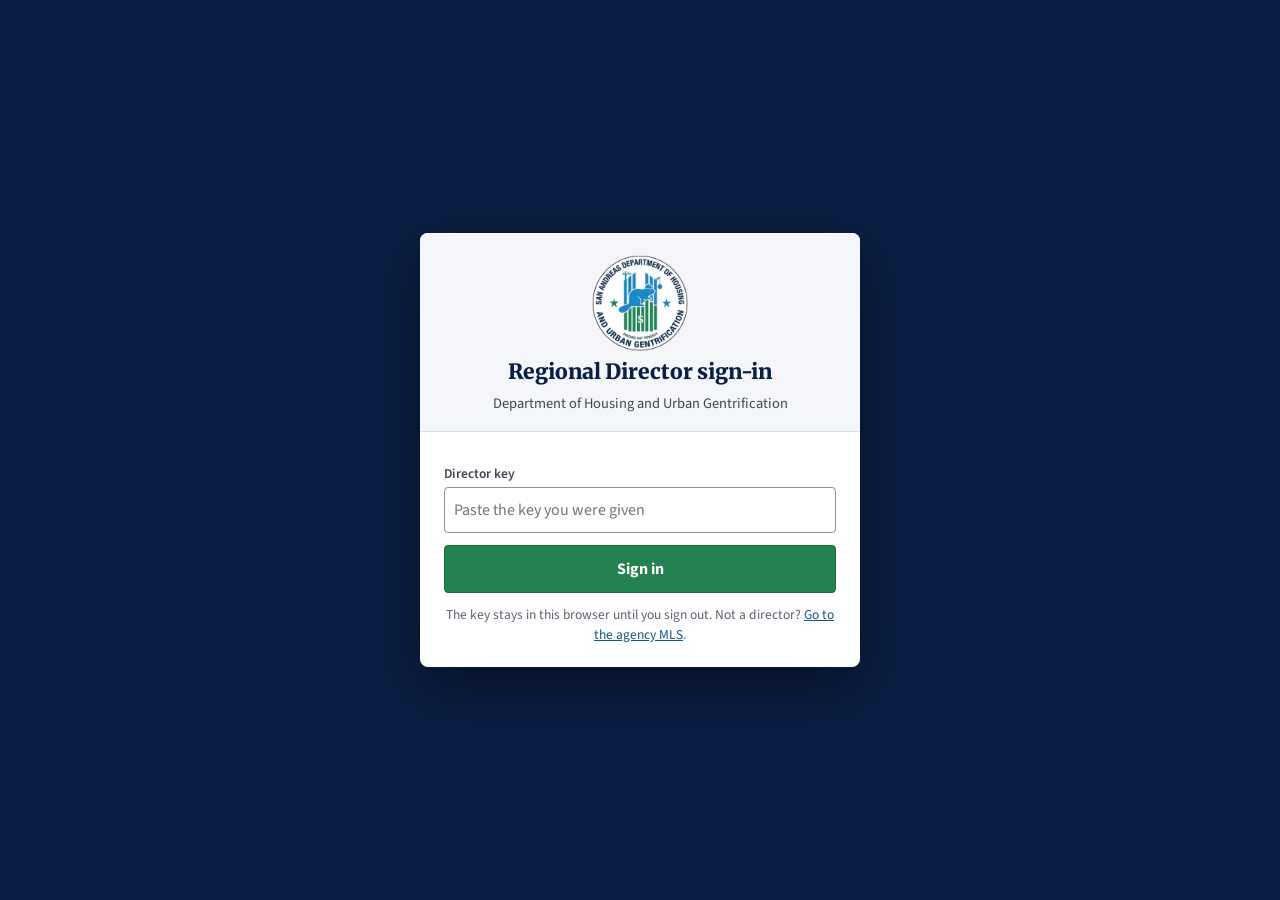
==== commit 422bf5eb: "Agencies are a director-controlled list; realtors pick from a drop-down - New agencies table in Supa" ====
--- a/admin.html
+++ b/admin.html
@@ -12,7 +12,7 @@
 <link rel="preconnect" href="https://fonts.googleapis.com">
 <link rel="preconnect" href="https://fonts.gstatic.com" crossorigin>
 <link rel="stylesheet" href="https://fonts.googleapis.com/css2?family=Merriweather:wght@700;900&family=Source+Sans+3:ital,wght@0,400;0,500;0,600;0,700;1,400&display=swap">
-<link rel="stylesheet" href="css/hug.css?v=202611241240">
+<link rel="stylesheet" href="css/hug.css?v=202611241245">
 </head>
 <body data-mode="director">
 <div id="gate" hidden>
@@ -379,10 +379,10 @@
 
 <div class="scrim" id="scrim"><div class="modal" id="modal" role="dialog" aria-modal="true"></div></div>
 <div id="toast" role="status" aria-live="polite"></div>
-<script src="js/assets.js?v=202611241240"></script>
-<script src="js/shared-config.js?v=202611241240"></script>
-<script src="js/app.js?v=202611241240"></script>
-<script src="js/shared.js?v=202611241240"></script>
-<script src="js/director.js?v=202611241240"></script>
+<script src="js/assets.js?v=202611241245"></script>
+<script src="js/shared-config.js?v=202611241245"></script>
+<script src="js/app.js?v=202611241245"></script>
+<script src="js/shared.js?v=202611241245"></script>
+<script src="js/director.js?v=202611241245"></script>
 </body>
 </html>
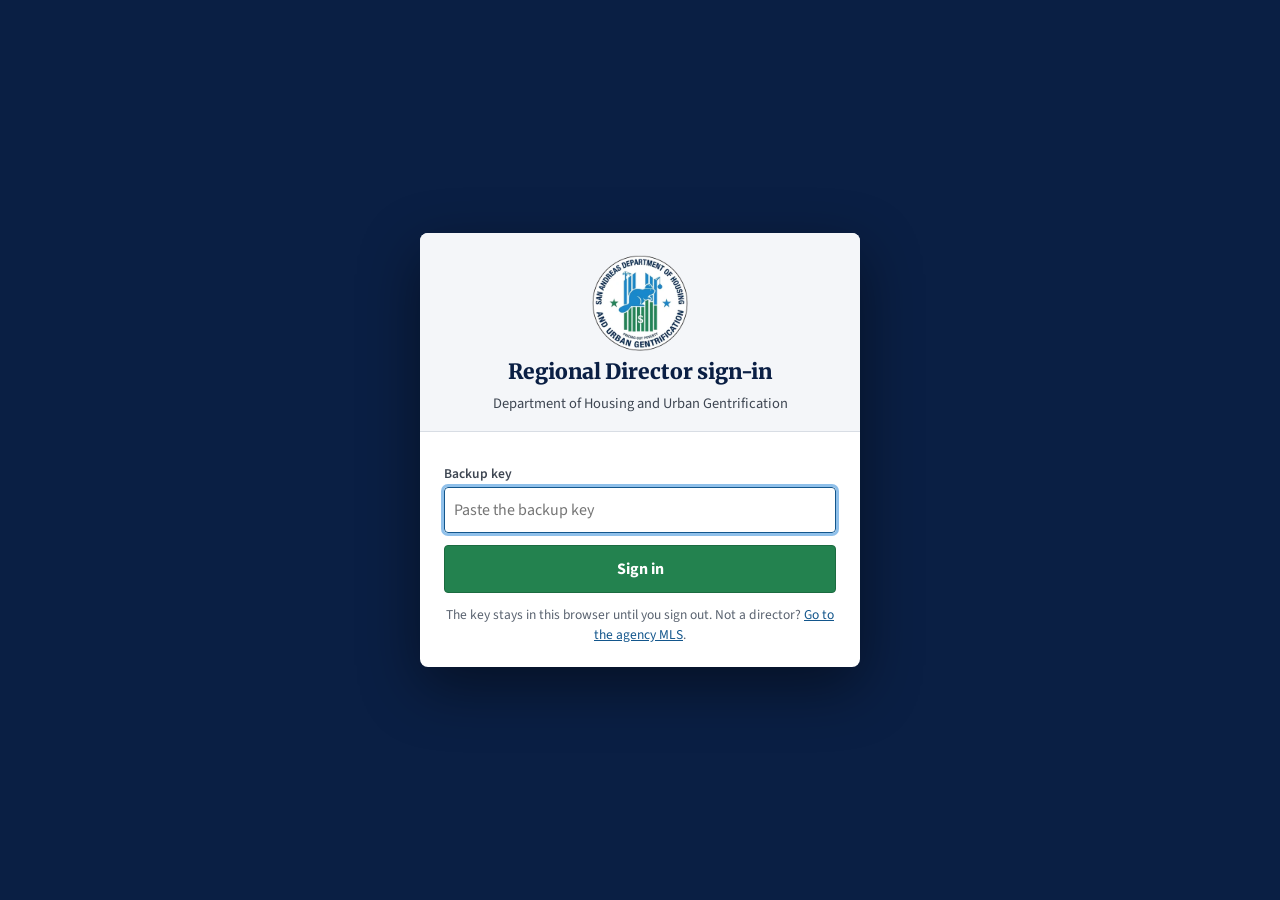
==== commit 985e3046: "Directors by browser: Make director, no key needed; rules published to the database - Realtor direct" ====
--- a/admin.html
+++ b/admin.html
@@ -12,7 +12,7 @@
 <link rel="preconnect" href="https://fonts.googleapis.com">
 <link rel="preconnect" href="https://fonts.gstatic.com" crossorigin>
 <link rel="stylesheet" href="https://fonts.googleapis.com/css2?family=Merriweather:wght@700;900&family=Source+Sans+3:ital,wght@0,400;0,500;0,600;0,700;1,400&display=swap">
-<link rel="stylesheet" href="css/hug.css?v=202611241245">
+<link rel="stylesheet" href="css/hug.css?v=202611241330">
 </head>
 <body data-mode="director">
 <div id="gate" hidden>
@@ -24,8 +24,8 @@
     </div>
     <form id="gateForm" autocomplete="off">
       <div id="gateMsg"></div>
-      <div><label class="lab" for="gateKey">Director key</label>
-      <input id="gateKey" type="password" autocomplete="off" spellcheck="false" placeholder="Paste the key you were given"></div>
+      <div><label class="lab" for="gateKey">Backup key</label>
+      <input id="gateKey" type="password" autocomplete="off" spellcheck="false" placeholder="Paste the backup key"></div>
       <button class="btn primary" id="gateGo" type="submit">Sign in</button>
       <p class="small" style="margin:0">The key stays in this browser until you sign out. Not a director? <a href="./">Go to the agency MLS</a>.</p>
     </form>
@@ -379,10 +379,10 @@
 
 <div class="scrim" id="scrim"><div class="modal" id="modal" role="dialog" aria-modal="true"></div></div>
 <div id="toast" role="status" aria-live="polite"></div>
-<script src="js/assets.js?v=202611241245"></script>
-<script src="js/shared-config.js?v=202611241245"></script>
-<script src="js/app.js?v=202611241245"></script>
-<script src="js/shared.js?v=202611241245"></script>
-<script src="js/director.js?v=202611241245"></script>
+<script src="js/assets.js?v=202611241330"></script>
+<script src="js/shared-config.js?v=202611241330"></script>
+<script src="js/app.js?v=202611241330"></script>
+<script src="js/shared.js?v=202611241330"></script>
+<script src="js/director.js?v=202611241330"></script>
 </body>
 </html>
--- a/css/hug.css
+++ b/css/hug.css
@@ -440,3 +440,13 @@
 /* realtor IDs and the directory */
 .rid{font-family:var(--mono);font-size:12.5px;letter-spacing:.02em;color:var(--navy);background:var(--blue-soft);border:1px solid var(--blue-line);border-radius:3px;padding:0 5px;white-space:nowrap}
 .dirhead{font:700 16px/1.3 var(--serif);color:var(--navy);margin:22px 0 8px;padding-bottom:6px;border-bottom:2px solid var(--navy)}
+body[data-mode="agency"] #whTerms input:disabled{background:transparent;border-color:transparent;color:var(--ink);-webkit-text-fill-color:var(--ink);opacity:1;font-weight:700}
+.hudtoggle{display:none}
+@media (max-width:760px){
+  .hudtoggle{display:inline-flex;width:100%;justify-content:center;margin-bottom:4px}
+  .map-hud.tl.folded > :not(.hudkeep){display:none}
+  .map-hud.tl.folded #mapJump{margin-bottom:6px}
+}
+.who{display:flex;flex-direction:column;gap:3px;align-items:flex-start;line-height:1.3}
+.whoname{white-space:nowrap;font-weight:600}
+.chip.you{font-size:11px;padding:0 6px;margin-left:4px;vertical-align:1px}
